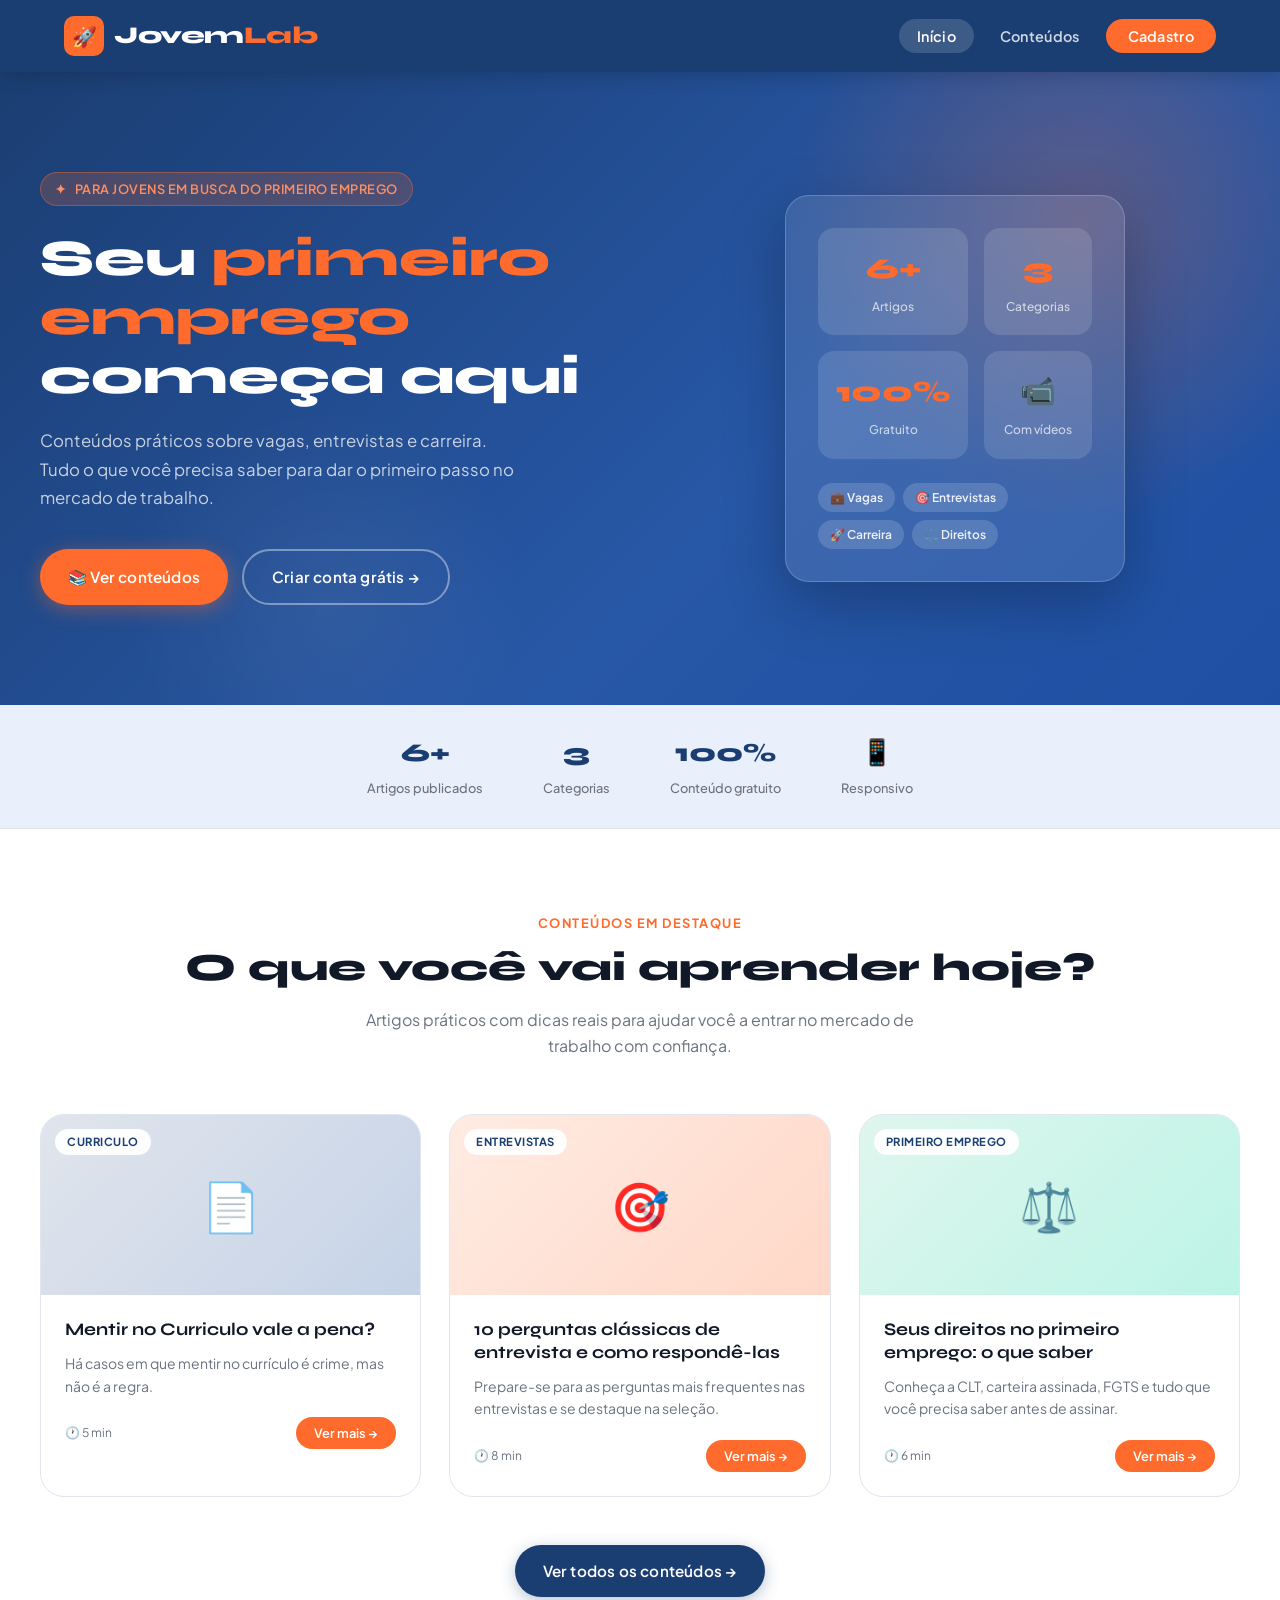
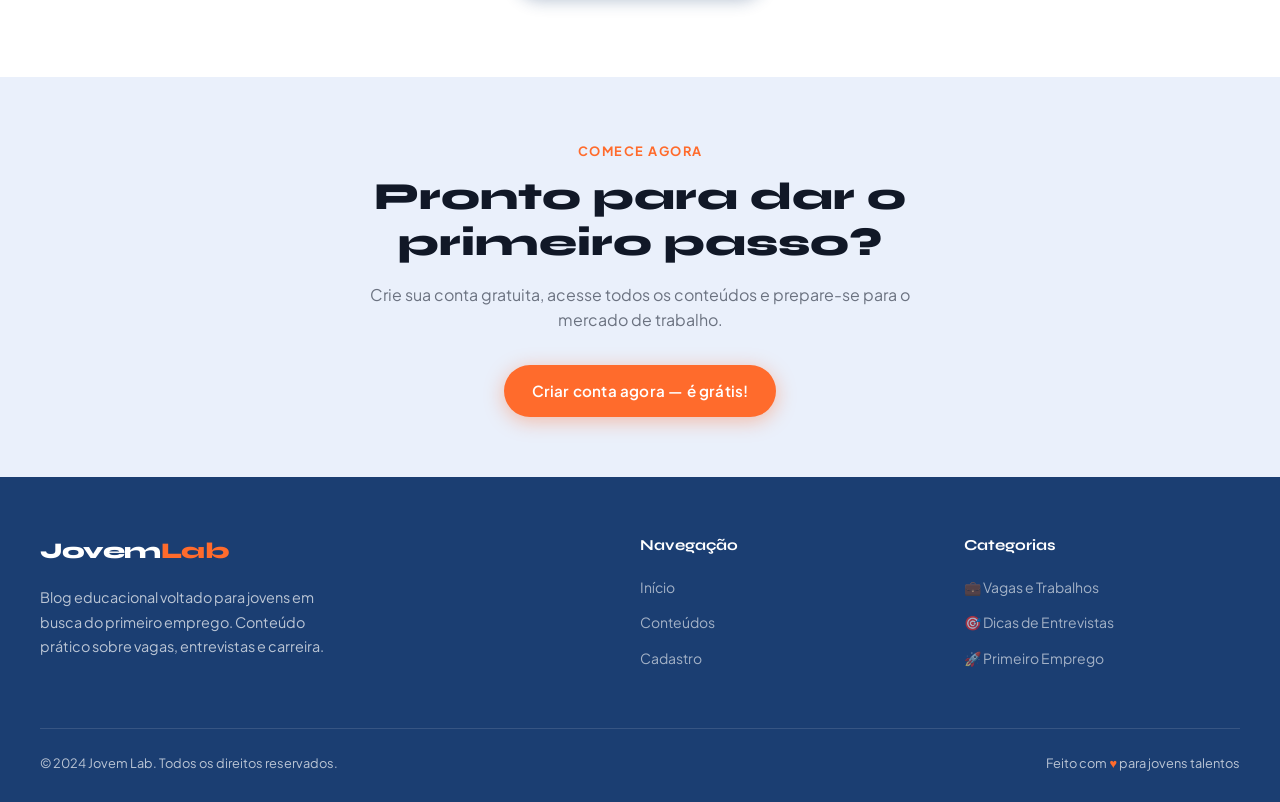
==== jovem-lab/index.html @ 14d43bdd "Primeira Versão" ====
<!DOCTYPE html>
<html lang="pt-BR">
<head>
  <meta charset="UTF-8" />
  <meta name="viewport" content="width=device-width, initial-scale=1.0" />
  <meta name="description" content="Jovem Lab — dicas de emprego, entrevistas e carreira para quem busca o primeiro trabalho." />
  <title>Jovem Lab — Seu Primeiro Emprego Começa Aqui</title>
  <link rel="stylesheet" href="css/style.css" />
</head>
<body>

  <!-- ========== HEADER ========== -->
  <header class="site-header" role="banner">
    <nav class="nav-container" aria-label="Navegação principal">
      <!-- Logo -->
      <a href="index.html" class="nav-logo" aria-label="Jovem Lab - página inicial">
        <div class="logo-icon" aria-hidden="true">🚀</div>
        <span class="logo-text">Jovem<span>Lab</span></span>
      </a>

      <!-- Links -->
      <ul class="nav-links" id="nav-links" role="list">
        <li><a href="index.html"     class="nav-link">Início</a></li>
        <li><a href="conteudos.html" class="nav-link">Conteúdos</a></li>
        <li><a href="cadastro.html"  class="nav-link nav-cta">Cadastro</a></li>
      </ul>

      <!-- Botão mobile -->
      <button class="nav-toggle" id="nav-toggle" aria-label="Abrir menu" aria-expanded="false">
        <span></span><span></span><span></span>
      </button>
    </nav>
  </header>

  <!-- ========== HERO ========== -->
  <section class="hero" aria-labelledby="hero-titulo">
    <div class="hero-inner">
      <div class="hero-texto">
        <div class="hero-badge animate-up delay-1">Para jovens em busca do primeiro emprego</div>
        <h1 class="hero-title animate-up delay-2" id="hero-titulo">
          Seu <span class="destaque">primeiro emprego</span><br>
          começa aqui
        </h1>
        <p class="hero-desc animate-up delay-3">
          Conteúdos práticos sobre vagas, entrevistas e carreira.
          Tudo o que você precisa saber para dar o primeiro passo no mercado de trabalho.
        </p>
        <div class="hero-actions animate-up delay-4">
          <a href="conteudos.html" class="btn btn-laranja">
            📚 Ver conteúdos
          </a>
          <a href="cadastro.html" class="btn btn-outline">
            Criar conta grátis →
          </a>
        </div>
      </div>

      <!-- Card visual decorativo -->
      <div class="hero-visual animate-up delay-5" aria-hidden="true">
        <div class="hero-card-preview">
          <div class="preview-stats">
            <div class="stat-box">
              <span class="stat-num">6+</span>
              <span class="stat-label">Artigos</span>
            </div>
            <div class="stat-box">
              <span class="stat-num">3</span>
              <span class="stat-label">Categorias</span>
            </div>
            <div class="stat-box">
              <span class="stat-num">100%</span>
              <span class="stat-label">Gratuito</span>
            </div>
            <div class="stat-box">
              <span class="stat-num">📹</span>
              <span class="stat-label">Com vídeos</span>
            </div>
          </div>
          <div class="preview-tags">
            <span class="tag">💼 Vagas</span>
            <span class="tag">🎯 Entrevistas</span>
            <span class="tag">🚀 Carreira</span>
            <span class="tag">⚖️ Direitos</span>
          </div>
        </div>
      </div>
    </div>
  </section>

  <!-- ========== BARRA DE STATS ========== -->
  <div class="stats-bar" aria-label="Números do Jovem Lab">
    <div class="stats-bar-inner">
      <div class="stat-item">
        <span class="num">6+</span>
        <span class="lbl">Artigos publicados</span>
      </div>
      <div class="stat-item">
        <span class="num">3</span>
        <span class="lbl">Categorias</span>
      </div>
      <div class="stat-item">
        <span class="num">100%</span>
        <span class="lbl">Conteúdo gratuito</span>
      </div>
      <div class="stat-item">
        <span class="num">📱</span>
        <span class="lbl">Responsivo</span>
      </div>
    </div>
  </div>

  <!-- ========== SEÇÃO DE CARDS ========== -->
  <main>
    <section class="section" aria-labelledby="titulo-conteudos">
      <div class="section-inner">
        <header class="section-header">
          <span class="section-eyebrow">Conteúdos em destaque</span>
          <h2 class="section-title" id="titulo-conteudos">
            O que você vai aprender hoje?
          </h2>
          <p class="section-sub">
            Artigos práticos com dicas reais para ajudar você a entrar no mercado de trabalho com confiança.
          </p>
        </header>

        <!-- Cards gerados dinamicamente pelo cards.js -->
        <div class="cards-grid" id="cards-home" role="list" aria-label="Artigos em destaque">
          <!-- Skeleton loading enquanto JS carrega -->
          <div class="card" aria-hidden="true">
            <div class="card-thumb skeleton"></div>
            <div class="card-body">
              <div class="skeleton" style="height:20px;margin-bottom:10px;border-radius:4px;"></div>
              <div class="skeleton" style="height:14px;margin-bottom:6px;border-radius:4px;"></div>
              <div class="skeleton" style="height:14px;width:70%;border-radius:4px;"></div>
            </div>
          </div>
        </div>

        <div style="text-align:center; margin-top:48px;">
          <a href="conteudos.html" class="btn btn-azul">Ver todos os conteúdos →</a>
        </div>
      </div>
    </section>

    <!-- ========== SEÇÃO CTA ========== -->
    <section class="section" style="background:var(--azul-light); padding:60px 24px;" aria-labelledby="cta-titulo">
      <div class="section-inner" style="text-align:center; max-width:640px;">
        <span class="section-eyebrow">Comece agora</span>
        <h2 class="section-title" id="cta-titulo">
          Pronto para dar o<br>primeiro passo?
        </h2>
        <p class="section-sub" style="margin-bottom:32px;">
          Crie sua conta gratuita, acesse todos os conteúdos e prepare-se para o mercado de trabalho.
        </p>
        <a href="cadastro.html" class="btn btn-laranja">Criar conta agora — é grátis!</a>
      </div>
    </section>
  </main>

  <!-- ========== FOOTER ========== -->
  <footer class="site-footer" role="contentinfo">
    <div class="footer-inner">
      <div class="footer-top">
        <div class="footer-brand">
          <span class="logo-text">Jovem<span>Lab</span></span>
          <p>Blog educacional voltado para jovens em busca do primeiro emprego. Conteúdo prático sobre vagas, entrevistas e carreira.</p>
        </div>
        <div class="footer-col">
          <h4>Navegação</h4>
          <ul>
            <li><a href="index.html">Início</a></li>
            <li><a href="conteudos.html">Conteúdos</a></li>
            <li><a href="cadastro.html">Cadastro</a></li>
          </ul>
        </div>
        <div class="footer-col">
          <h4>Categorias</h4>
          <ul>
            <li><a href="conteudos.html">💼 Vagas e Trabalhos</a></li>
            <li><a href="conteudos.html">🎯 Dicas de Entrevistas</a></li>
            <li><a href="conteudos.html">🚀 Primeiro Emprego</a></li>
          </ul>
        </div>
      </div>
      <div class="footer-bottom">
        <span>© 2024 Jovem Lab. Todos os direitos reservados.</span>
        <span>Feito com <span class="heart">♥</span> para jovens talentos</span>
      </div>
    </div>
  </footer>

  <!-- Botão rolar ao topo -->
  <button class="scroll-top" id="scroll-top" aria-label="Rolar ao topo">↑</button>

  <!-- Scripts — ordem importa: DB → Cards → Main -->
  <script src="js/storage.js"></script>
  <script src="js/cards.js"></script>
  <script src="js/main.js"></script>
</body>
</html>
---- jovem-lab/css/style.css ----
/* ============================================
   JOVEM LAB - Folha de Estilos Principal
   Paleta: Laranja, Azul, Branco
   ============================================ */

/* --- Importação de Fontes --- */
@import url('https://fonts.googleapis.com/css2?family=Syne:wght@400;600;700;800&family=Plus+Jakarta+Sans:wght@300;400;500;600&display=swap');

/* --- Variáveis de Design --- */
:root {
  --laranja:        #FF6B2C;
  --laranja-light:  #FF8F5E;
  --laranja-dark:   #E05520;
  --azul:           #1B3E72;
  --azul-mid:       #2757A6;
  --azul-light:     #EAF0FB;
  --branco:         #FFFFFF;
  --cinza-bg:       #F5F7FA;
  --cinza-text:     #6B7280;
  --cinza-border:   #E0E5EE;
  --preto:          #111827;

  --fonte-titulo:   'Syne', sans-serif;
  --fonte-corpo:    'Plus Jakarta Sans', sans-serif;

  --radius-sm:  8px;
  --radius-md:  16px;
  --radius-lg:  24px;
  --radius-xl:  40px;

  --shadow-sm:  0 2px 8px rgba(27,62,114,.08);
  --shadow-md:  0 8px 32px rgba(27,62,114,.12);
  --shadow-lg:  0 20px 60px rgba(27,62,114,.18);

  --transition: all .3s cubic-bezier(.4,0,.2,1);
}

/* --- Reset & Base --- */
*, *::before, *::after { box-sizing: border-box; margin: 0; padding: 0; }

html { scroll-behavior: smooth; font-size: 16px; }

body {
  font-family: var(--fonte-corpo);
  background: var(--branco);
  color: var(--preto);
  line-height: 1.6;
  min-height: 100vh;
  display: flex;
  flex-direction: column;
}

a { text-decoration: none; color: inherit; }
ul { list-style: none; }
img { max-width: 100%; display: block; }
button { cursor: pointer; border: none; background: none; font-family: inherit; }

/* ============================================
   HEADER / NAVEGAÇÃO
   ============================================ */
.site-header {
  background: var(--azul);
  position: sticky;
  top: 0;
  z-index: 100;
  box-shadow: 0 2px 20px rgba(0,0,0,.2);
}

.nav-container {
  max-width: 1200px;
  margin: 0 auto;
  padding: 0 24px;
  display: flex;
  align-items: center;
  justify-content: space-between;
  height: 72px;
}

/* Logo */
.nav-logo {
  display: flex;
  align-items: center;
  gap: 10px;
}

.logo-icon {
  width: 40px; height: 40px;
  background: var(--laranja);
  border-radius: 10px;
  display: flex; align-items: center; justify-content: center;
  font-size: 20px;
}

.logo-text {
  font-family: var(--fonte-titulo);
  font-size: 1.5rem;
  font-weight: 800;
  color: var(--branco);
  letter-spacing: -0.5px;
}

.logo-text span { color: var(--laranja); }

/* Links de Navegação */
.nav-links {
  display: flex;
  align-items: center;
  gap: 8px;
}

.nav-link {
  font-family: var(--fonte-corpo);
  font-weight: 600;
  font-size: .9rem;
  color: rgba(255,255,255,.8);
  padding: 8px 18px;
  border-radius: 50px;
  transition: var(--transition);
  letter-spacing: .3px;
}

.nav-link:hover,
.nav-link.ativo {
  color: var(--branco);
  background: rgba(255,255,255,.15);
}

.nav-link.nav-cta {
  background: var(--laranja);
  color: var(--branco);
  padding: 8px 22px;
}

.nav-link.nav-cta:hover { background: var(--laranja-dark); }

/* Hamburguer Mobile */
.nav-toggle {
  display: none;
  flex-direction: column;
  gap: 5px;
  padding: 8px;
}

.nav-toggle span {
  display: block;
  width: 24px; height: 2px;
  background: var(--branco);
  border-radius: 2px;
  transition: var(--transition);
}

/* ============================================
   HERO / BANNER
   ============================================ */
.hero {
  background: linear-gradient(135deg, var(--azul) 0%, var(--azul-mid) 60%, #1e4fa3 100%);
  padding: 100px 24px;
  position: relative;
  overflow: hidden;
}

.hero::before {
  content: '';
  position: absolute;
  width: 600px; height: 600px;
  background: radial-gradient(circle, rgba(255,107,44,.25) 0%, transparent 70%);
  top: -150px; right: -100px;
  pointer-events: none;
}

.hero::after {
  content: '';
  position: absolute;
  width: 400px; height: 400px;
  background: radial-gradient(circle, rgba(255,255,255,.06) 0%, transparent 70%);
  bottom: -100px; left: 10%;
  pointer-events: none;
}

.hero-inner {
  max-width: 1200px;
  margin: 0 auto;
  display: grid;
  grid-template-columns: 1fr 1fr;
  gap: 60px;
  align-items: center;
  position: relative;
  z-index: 1;
}

.hero-badge {
  display: inline-flex;
  align-items: center;
  gap: 8px;
  background: rgba(255,107,44,.2);
  border: 1px solid rgba(255,107,44,.4);
  color: var(--laranja-light);
  font-size: .8rem;
  font-weight: 600;
  padding: 6px 14px;
  border-radius: 50px;
  margin-bottom: 24px;
  letter-spacing: .5px;
  text-transform: uppercase;
}

.hero-badge::before { content: '✦'; }

.hero-title {
  font-family: var(--fonte-titulo);
  font-size: clamp(2rem, 4vw, 3.2rem);
  font-weight: 800;
  color: var(--branco);
  line-height: 1.15;
  margin-bottom: 20px;
}

.hero-title .destaque {
  color: var(--laranja);
  position: relative;
}

.hero-desc {
  font-size: 1.05rem;
  color: rgba(255,255,255,.75);
  line-height: 1.7;
  margin-bottom: 36px;
  max-width: 480px;
}

.hero-actions {
  display: flex;
  gap: 14px;
  flex-wrap: wrap;
}

/* Botões */
.btn {
  display: inline-flex;
  align-items: center;
  gap: 8px;
  padding: 14px 28px;
  border-radius: 50px;
  font-weight: 600;
  font-size: .95rem;
  transition: var(--transition);
  letter-spacing: .2px;
}

.btn-laranja {
  background: var(--laranja);
  color: var(--branco);
  box-shadow: 0 4px 20px rgba(255,107,44,.4);
}

.btn-laranja:hover {
  background: var(--laranja-dark);
  transform: translateY(-2px);
  box-shadow: 0 8px 28px rgba(255,107,44,.5);
}

.btn-outline {
  background: transparent;
  color: var(--branco);
  border: 2px solid rgba(255,255,255,.4);
}

.btn-outline:hover {
  border-color: var(--branco);
  background: rgba(255,255,255,.1);
  transform: translateY(-2px);
}

.btn-azul {
  background: var(--azul);
  color: var(--branco);
  box-shadow: 0 4px 16px rgba(27,62,114,.3);
}

.btn-azul:hover {
  background: var(--azul-mid);
  transform: translateY(-2px);
}

/* Ilustração Hero */
.hero-visual {
  display: flex;
  justify-content: center;
  align-items: center;
}

.hero-card-preview {
  background: rgba(255,255,255,.1);
  backdrop-filter: blur(20px);
  border: 1px solid rgba(255,255,255,.2);
  border-radius: var(--radius-lg);
  padding: 32px;
  width: 340px;
  box-shadow: 0 20px 60px rgba(0,0,0,.25);
}

.preview-stats {
  display: grid;
  grid-template-columns: 1fr 1fr;
  gap: 16px;
  margin-bottom: 24px;
}

.stat-box {
  background: rgba(255,255,255,.12);
  border-radius: var(--radius-md);
  padding: 18px;
  text-align: center;
}

.stat-num {
  font-family: var(--fonte-titulo);
  font-size: 1.8rem;
  font-weight: 800;
  color: var(--laranja);
  display: block;
}

.stat-label {
  font-size: .75rem;
  color: rgba(255,255,255,.7);
  font-weight: 500;
}

.preview-tags {
  display: flex;
  flex-wrap: wrap;
  gap: 8px;
}

.tag {
  background: rgba(255,255,255,.15);
  color: rgba(255,255,255,.9);
  font-size: .75rem;
  font-weight: 600;
  padding: 5px 12px;
  border-radius: 50px;
}

/* Stats Bar */
.stats-bar {
  background: var(--azul-light);
  padding: 28px 24px;
  border-bottom: 1px solid var(--cinza-border);
}

.stats-bar-inner {
  max-width: 1200px;
  margin: 0 auto;
  display: flex;
  justify-content: center;
  gap: 60px;
}

.stat-item {
  text-align: center;
}

.stat-item .num {
  font-family: var(--fonte-titulo);
  font-size: 1.6rem;
  font-weight: 800;
  color: var(--azul);
  display: block;
}

.stat-item .lbl {
  font-size: .8rem;
  color: var(--cinza-text);
  font-weight: 500;
}

/* ============================================
   SEÇÕES GERAIS
   ============================================ */
.section {
  padding: 80px 24px;
}

.section-inner {
  max-width: 1200px;
  margin: 0 auto;
}

.section-header {
  text-align: center;
  margin-bottom: 56px;
}

.section-eyebrow {
  display: inline-block;
  font-size: .8rem;
  font-weight: 700;
  color: var(--laranja);
  text-transform: uppercase;
  letter-spacing: 1.5px;
  margin-bottom: 12px;
}

.section-title {
  font-family: var(--fonte-titulo);
  font-size: clamp(1.6rem, 3vw, 2.4rem);
  font-weight: 800;
  color: var(--preto);
  line-height: 1.2;
  margin-bottom: 16px;
}

.section-sub {
  font-size: 1rem;
  color: var(--cinza-text);
  max-width: 560px;
  margin: 0 auto;
}

/* ============================================
   CARDS DE CONTEÚDO
   ============================================ */
.cards-grid {
  display: grid;
  grid-template-columns: repeat(auto-fill, minmax(320px, 1fr));
  gap: 28px;
}

.card {
  background: var(--branco);
  border: 1px solid var(--cinza-border);
  border-radius: var(--radius-lg);
  overflow: hidden;
  transition: var(--transition);
  cursor: pointer;
  position: relative;
}

.card:hover {
  transform: translateY(-6px);
  box-shadow: var(--shadow-lg);
  border-color: transparent;
}

.card-thumb {
  height: 180px;
  overflow: hidden;
  position: relative;
}

.card-thumb img {
  width: 100%; height: 100%;
  object-fit: cover;
  transition: transform .5s ease;
}

.card:hover .card-thumb img { transform: scale(1.06); }

.card-thumb-placeholder {
  width: 100%; height: 100%;
  display: flex; align-items: center; justify-content: center;
  font-size: 3rem;
}

.card-category-badge {
  position: absolute;
  top: 14px; left: 14px;
  background: rgba(255,255,255,.95);
  color: var(--azul);
  font-size: .7rem;
  font-weight: 700;
  padding: 4px 12px;
  border-radius: 50px;
  letter-spacing: .5px;
  text-transform: uppercase;
}

.card-body {
  padding: 24px;
}

.card-title {
  font-family: var(--fonte-titulo);
  font-size: 1.1rem;
  font-weight: 700;
  color: var(--preto);
  margin-bottom: 10px;
  line-height: 1.3;
}

.card-desc {
  font-size: .875rem;
  color: var(--cinza-text);
  line-height: 1.6;
  margin-bottom: 20px;
}

.card-footer {
  display: flex;
  align-items: center;
  justify-content: space-between;
}

.card-meta {
  font-size: .75rem;
  color: var(--cinza-text);
  display: flex;
  align-items: center;
  gap: 6px;
}

.card-btn {
  display: inline-flex;
  align-items: center;
  gap: 6px;
  background: var(--laranja);
  color: var(--branco);
  font-size: .8rem;
  font-weight: 600;
  padding: 8px 18px;
  border-radius: 50px;
  transition: var(--transition);
}

.card-btn:hover { background: var(--laranja-dark); }

/* Categorias destacadas */
.cat-laranja .card-thumb-placeholder { background: linear-gradient(135deg, #FF6B2C22, #FF6B2C44); }
.cat-azul    .card-thumb-placeholder { background: linear-gradient(135deg, #1B3E7222, #2757A644); }
.cat-verde   .card-thumb-placeholder { background: linear-gradient(135deg, #10B98122, #06D6A044); }

/* ============================================
   FILTROS DE CATEGORIA
   ============================================ */
.filtros {
  display: flex;
  flex-wrap: wrap;
  gap: 10px;
  margin-bottom: 40px;
}

.filtro-btn {
  padding: 8px 20px;
  border-radius: 50px;
  border: 2px solid var(--cinza-border);
  background: var(--branco);
  color: var(--cinza-text);
  font-size: .85rem;
  font-weight: 600;
  transition: var(--transition);
}

.filtro-btn:hover,
.filtro-btn.ativo {
  border-color: var(--laranja);
  background: var(--laranja);
  color: var(--branco);
}

/* ============================================
   PÁGINA DE DETALHES DO CONTEÚDO
   ============================================ */
.detalhe-hero {
  background: linear-gradient(135deg, var(--azul) 0%, var(--azul-mid) 100%);
  padding: 60px 24px;
}

.detalhe-inner {
  max-width: 860px;
  margin: 0 auto;
}

.detalhe-breadcrumb {
  display: flex;
  align-items: center;
  gap: 8px;
  font-size: .8rem;
  color: rgba(255,255,255,.6);
  margin-bottom: 20px;
}

.detalhe-breadcrumb a { color: rgba(255,255,255,.8); }
.detalhe-breadcrumb a:hover { color: var(--branco); }

.detalhe-categoria {
  display: inline-block;
  background: rgba(255,107,44,.25);
  color: var(--laranja-light);
  font-size: .75rem;
  font-weight: 700;
  padding: 4px 14px;
  border-radius: 50px;
  text-transform: uppercase;
  letter-spacing: .8px;
  margin-bottom: 16px;
}

.detalhe-titulo {
  font-family: var(--fonte-titulo);
  font-size: clamp(1.6rem, 3.5vw, 2.6rem);
  font-weight: 800;
  color: var(--branco);
  line-height: 1.2;
  margin-bottom: 16px;
}

.detalhe-meta {
  display: flex;
  gap: 20px;
  flex-wrap: wrap;
  font-size: .85rem;
  color: rgba(255,255,255,.65);
}

/* Conteúdo do artigo */
.detalhe-content {
  padding: 60px 24px;
  background: var(--branco);
}

.detalhe-article {
  max-width: 860px;
  margin: 0 auto;
}

.detalhe-article p {
  font-size: 1.05rem;
  color: #374151;
  line-height: 1.8;
  margin-bottom: 24px;
}

.detalhe-article h2 {
  font-family: var(--fonte-titulo);
  font-size: 1.5rem;
  font-weight: 700;
  color: var(--azul);
  margin: 40px 0 16px;
}

.detalhe-article h3 {
  font-family: var(--fonte-titulo);
  font-size: 1.2rem;
  font-weight: 700;
  color: var(--preto);
  margin: 28px 0 12px;
}

.detalhe-article ul {
  list-style: disc;
  padding-left: 24px;
  margin-bottom: 24px;
}

.detalhe-article ul li {
  font-size: 1rem;
  color: #374151;
  line-height: 1.7;
  margin-bottom: 8px;
}

.detalhe-article .destaque-box {
  background: var(--azul-light);
  border-left: 4px solid var(--laranja);
  border-radius: 0 var(--radius-md) var(--radius-md) 0;
  padding: 20px 24px;
  margin: 28px 0;
}

.detalhe-article .destaque-box p { margin: 0; color: var(--azul); font-weight: 500; }

/* Vídeo Embed */
.video-wrapper {
  position: relative;
  padding-bottom: 56.25%;
  height: 0;
  overflow: hidden;
  border-radius: var(--radius-md);
  margin: 32px 0;
  box-shadow: var(--shadow-md);
}

.video-wrapper iframe {
  position: absolute;
  top: 0; left: 0;
  width: 100%; height: 100%;
  border: none;
  border-radius: var(--radius-md);
}

/* Imagem do artigo */
.artigo-imagem {
  width: 100%;
  border-radius: var(--radius-md);
  margin: 28px 0;
  box-shadow: var(--shadow-sm);
}

/* ============================================
   FORMULÁRIO DE CADASTRO
   ============================================ */
.cadastro-section {
  background: var(--cinza-bg);
  padding: 80px 24px;
  flex: 1;
}

.cadastro-box {
  max-width: 480px;
  margin: 0 auto;
  background: var(--branco);
  border-radius: var(--radius-xl);
  padding: 48px 40px;
  box-shadow: var(--shadow-lg);
  border: 1px solid var(--cinza-border);
}

.cadastro-icon {
  width: 64px; height: 64px;
  background: var(--azul-light);
  border-radius: var(--radius-md);
  display: flex; align-items: center; justify-content: center;
  font-size: 28px;
  margin: 0 auto 24px;
}

.cadastro-box h1 {
  font-family: var(--fonte-titulo);
  font-size: 1.8rem;
  font-weight: 800;
  color: var(--preto);
  text-align: center;
  margin-bottom: 8px;
}

.cadastro-box .sub {
  text-align: center;
  color: var(--cinza-text);
  font-size: .9rem;
  margin-bottom: 36px;
}

.form-group {
  margin-bottom: 20px;
}

.form-label {
  display: block;
  font-size: .85rem;
  font-weight: 600;
  color: var(--preto);
  margin-bottom: 8px;
}

.form-input {
  width: 100%;
  padding: 13px 16px;
  border: 2px solid var(--cinza-border);
  border-radius: var(--radius-md);
  font-family: var(--fonte-corpo);
  font-size: .95rem;
  color: var(--preto);
  background: var(--branco);
  transition: var(--transition);
  outline: none;
}

.form-input:focus {
  border-color: var(--azul-mid);
  box-shadow: 0 0 0 4px rgba(39,87,166,.1);
}

.form-input.error { border-color: #EF4444; }

.form-error {
  font-size: .78rem;
  color: #EF4444;
  margin-top: 6px;
  display: none;
}

.form-error.visible { display: block; }

.btn-form {
  width: 100%;
  padding: 15px;
  background: var(--laranja);
  color: var(--branco);
  border-radius: var(--radius-md);
  font-size: 1rem;
  font-weight: 700;
  font-family: var(--fonte-corpo);
  transition: var(--transition);
  margin-top: 8px;
}

.btn-form:hover {
  background: var(--laranja-dark);
  transform: translateY(-2px);
  box-shadow: 0 6px 20px rgba(255,107,44,.4);
}

.form-footer {
  text-align: center;
  margin-top: 24px;
  font-size: .85rem;
  color: var(--cinza-text);
}

.form-footer a { color: var(--azul-mid); font-weight: 600; }

/* Alerta de sucesso/erro */
.alert {
  display: none;
  padding: 14px 18px;
  border-radius: var(--radius-md);
  font-size: .9rem;
  font-weight: 500;
  margin-bottom: 20px;
}

.alert.sucesso {
  background: #D1FAE5;
  color: #065F46;
  border: 1px solid #6EE7B7;
  display: flex;
  align-items: center;
  gap: 8px;
}

.alert.erro {
  background: #FEE2E2;
  color: #991B1B;
  border: 1px solid #FCA5A5;
  display: flex;
  align-items: center;
  gap: 8px;
}

/* Lista de usuários cadastrados */
.usuarios-lista {
  margin-top: 40px;
  padding-top: 40px;
  border-top: 1px solid var(--cinza-border);
}

.usuarios-lista h3 {
  font-family: var(--fonte-titulo);
  font-size: 1rem;
  font-weight: 700;
  color: var(--azul);
  margin-bottom: 16px;
}

.usuario-item {
  display: flex;
  align-items: center;
  gap: 12px;
  padding: 10px 0;
  border-bottom: 1px solid var(--cinza-border);
  font-size: .85rem;
  color: var(--cinza-text);
}

.usuario-avatar {
  width: 32px; height: 32px;
  background: var(--azul-light);
  border-radius: 50%;
  display: flex; align-items: center; justify-content: center;
  font-size: .85rem;
  color: var(--azul);
  font-weight: 700;
  flex-shrink: 0;
}

/* ============================================
   FOOTER
   ============================================ */
.site-footer {
  background: var(--azul);
  color: rgba(255,255,255,.7);
  padding: 56px 24px 28px;
  margin-top: auto;
}

.footer-inner {
  max-width: 1200px;
  margin: 0 auto;
}

.footer-top {
  display: grid;
  grid-template-columns: 2fr 1fr 1fr;
  gap: 48px;
  margin-bottom: 48px;
}

.footer-brand .logo-text {
  font-size: 1.4rem;
  margin-bottom: 16px;
  display: block;
}

.footer-brand p {
  font-size: .9rem;
  line-height: 1.7;
  max-width: 300px;
}

.footer-col h4 {
  font-family: var(--fonte-titulo);
  font-weight: 700;
  color: var(--branco);
  font-size: .95rem;
  margin-bottom: 16px;
}

.footer-col ul li { margin-bottom: 10px; }
.footer-col ul li a {
  font-size: .875rem;
  color: rgba(255,255,255,.6);
  transition: var(--transition);
}
.footer-col ul li a:hover { color: var(--laranja); }

.footer-bottom {
  border-top: 1px solid rgba(255,255,255,.12);
  padding-top: 24px;
  display: flex;
  justify-content: space-between;
  align-items: center;
  font-size: .8rem;
}

.footer-bottom .heart { color: var(--laranja); }

/* ============================================
   PÁGINA DE CONTEÚDOS
   ============================================ */
.conteudos-hero {
  background: linear-gradient(135deg, var(--azul) 0%, var(--azul-mid) 100%);
  padding: 60px 24px;
  text-align: center;
}

.conteudos-hero h1 {
  font-family: var(--fonte-titulo);
  font-size: clamp(1.8rem, 3.5vw, 2.8rem);
  font-weight: 800;
  color: var(--branco);
  margin-bottom: 14px;
}

.conteudos-hero p {
  color: rgba(255,255,255,.7);
  font-size: 1.05rem;
  max-width: 520px;
  margin: 0 auto;
}

/* Barra de busca */
.search-bar-wrap {
  max-width: 1200px;
  margin: 0 auto;
  padding: 0 24px;
  position: relative;
  top: -28px;
}

.search-bar {
  background: var(--branco);
  border-radius: var(--radius-xl);
  padding: 6px 6px 6px 24px;
  display: flex;
  align-items: center;
  gap: 12px;
  box-shadow: var(--shadow-lg);
}

.search-bar input {
  flex: 1;
  border: none;
  outline: none;
  font-family: var(--fonte-corpo);
  font-size: .95rem;
  color: var(--preto);
  background: transparent;
}

.search-bar button {
  background: var(--laranja);
  color: var(--branco);
  padding: 12px 24px;
  border-radius: 50px;
  font-weight: 600;
  font-size: .875rem;
  transition: var(--transition);
}

.search-bar button:hover { background: var(--laranja-dark); }

/* Empty state */
.empty-state {
  text-align: center;
  padding: 60px 20px;
  color: var(--cinza-text);
}
.empty-state .emoji { font-size: 3rem; margin-bottom: 16px; }
.empty-state h3 {
  font-family: var(--fonte-titulo);
  font-size: 1.2rem;
  font-weight: 700;
  color: var(--preto);
  margin-bottom: 8px;
}

/* ============================================
   RESPONSIVIDADE
   ============================================ */
@media (max-width: 900px) {
  .hero-inner { grid-template-columns: 1fr; gap: 48px; }
  .hero-visual { order: -1; }
  .hero-card-preview { width: 100%; max-width: 380px; }
  .footer-top { grid-template-columns: 1fr 1fr; }
  .footer-brand { grid-column: 1 / -1; }
  .stats-bar-inner { gap: 32px; flex-wrap: wrap; }
}

@media (max-width: 640px) {
  .nav-links { display: none; }
  .nav-toggle { display: flex; }
  .nav-links.open {
    display: flex;
    flex-direction: column;
    position: fixed;
    top: 72px; left: 0; right: 0;
    background: var(--azul);
    padding: 20px;
    box-shadow: var(--shadow-lg);
    gap: 4px;
  }
  .nav-link { width: 100%; border-radius: var(--radius-md); }
  .hero { padding: 60px 20px; }
  .hero-title { font-size: 1.8rem; }
  .hero-actions { flex-direction: column; }
  .btn { width: 100%; justify-content: center; }
  .cards-grid { grid-template-columns: 1fr; }
  .footer-top { grid-template-columns: 1fr; gap: 32px; }
  .footer-bottom { flex-direction: column; gap: 12px; text-align: center; }
  .cadastro-box { padding: 32px 24px; border-radius: var(--radius-lg); }
  .stats-bar-inner { gap: 20px; }
  .section { padding: 56px 20px; }
}

/* ============================================
   ANIMAÇÕES DE ENTRADA
   ============================================ */
@keyframes fadeUp {
  from { opacity: 0; transform: translateY(24px); }
  to   { opacity: 1; transform: translateY(0); }
}

@keyframes fadeIn {
  from { opacity: 0; }
  to   { opacity: 1; }
}

.animate-up  { animation: fadeUp .6s ease forwards; }
.animate-in  { animation: fadeIn .4s ease forwards; }
.delay-1 { animation-delay: .1s; }
.delay-2 { animation-delay: .2s; }
.delay-3 { animation-delay: .3s; }
.delay-4 { animation-delay: .4s; }
.delay-5 { animation-delay: .5s; }

/* Loading skeleton */
.skeleton {
  background: linear-gradient(90deg, #f0f0f0 25%, #e0e0e0 50%, #f0f0f0 75%);
  background-size: 200% 100%;
  animation: shimmer 1.5s infinite;
  border-radius: var(--radius-sm);
}

@keyframes shimmer {
  0% { background-position: 200% 0; }
  100% { background-position: -200% 0; }
}

/* Scroll para topo */
.scroll-top {
  position: fixed;
  bottom: 28px; right: 28px;
  width: 44px; height: 44px;
  background: var(--laranja);
  color: var(--branco);
  border-radius: 50%;
  display: flex; align-items: center; justify-content: center;
  font-size: 1.1rem;
  box-shadow: 0 4px 16px rgba(255,107,44,.4);
  transition: var(--transition);
  opacity: 0;
  pointer-events: none;
  z-index: 99;
}

.scroll-top.visivel {
  opacity: 1;
  pointer-events: all;
}

.scroll-top:hover { transform: translateY(-3px); background: var(--laranja-dark); }

.detalhe-content img {
  width: 100%;
  max-width: 700px;
  display: block;
  margin: 20px auto;
  border-radius: 10px;
}
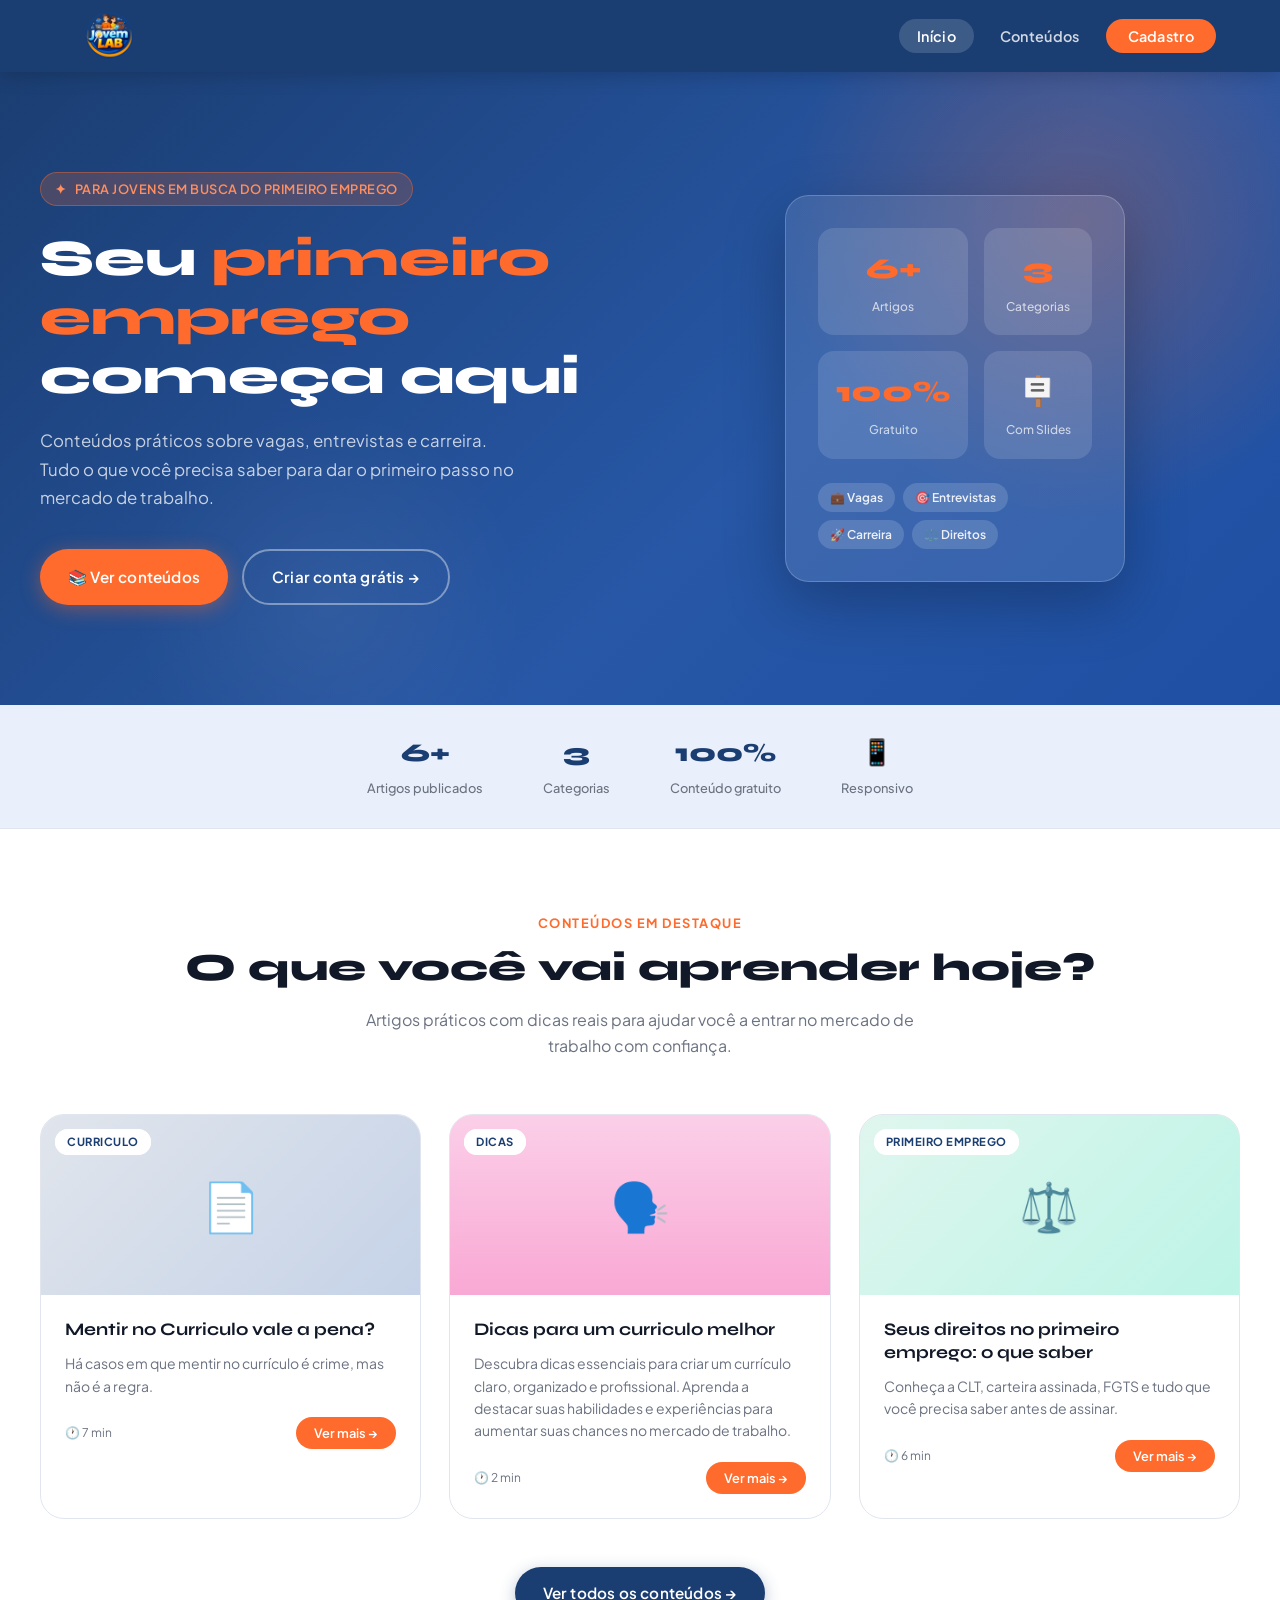
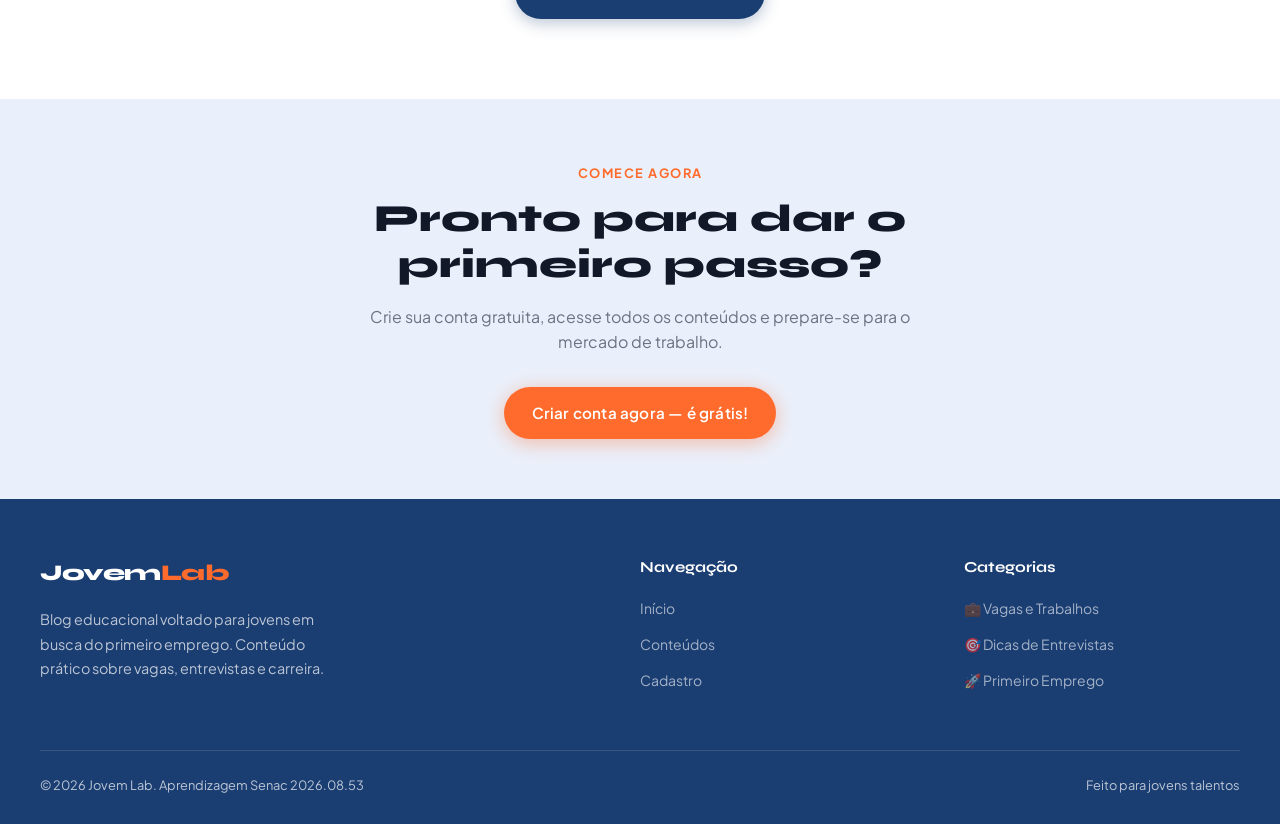
==== commit 922f9ea8: "Versão Atualizada 1.0" ====
--- a/jovem-lab/index.html
+++ b/jovem-lab/index.html
@@ -13,9 +13,8 @@
   <header class="site-header" role="banner">
     <nav class="nav-container" aria-label="Navegação principal">
       <!-- Logo -->
-      <a href="index.html" class="nav-logo" aria-label="Jovem Lab - página inicial">
-        <div class="logo-icon" aria-hidden="true">🚀</div>
-        <span class="logo-text">Jovem<span>Lab</span></span>
+      <a href="index.html" class="nav-logo" aria-label="Jovem Lab – página inicial">
+        <img src="assets/images/LogoSitesf.png" alt="Jovem Lab" class="logo-img">
       </a>
 
       <!-- Links -->
@@ -72,8 +71,8 @@
               <span class="stat-label">Gratuito</span>
             </div>
             <div class="stat-box">
-              <span class="stat-num">📹</span>
-              <span class="stat-label">Com vídeos</span>
+              <span class="stat-num">🪧</span>
+              <span class="stat-label">Com Slides</span>
             </div>
           </div>
           <div class="preview-tags">
@@ -183,8 +182,8 @@
         </div>
       </div>
       <div class="footer-bottom">
-        <span>© 2024 Jovem Lab. Todos os direitos reservados.</span>
-        <span>Feito com <span class="heart">♥</span> para jovens talentos</span>
+        <span>© 2026 Jovem Lab. Aprendizagem Senac 2026.08.53</span>
+        <span>Feito <span class="heart"></span> para jovens talentos</span>
       </div>
     </div>
   </footer>
--- a/jovem-lab/css/style.css
+++ b/jovem-lab/css/style.css
@@ -83,12 +83,10 @@
   gap: 10px;
 }
 
-.logo-icon {
-  width: 40px; height: 40px;
-  background: var(--laranja);
-  border-radius: 10px;
-  display: flex; align-items: center; justify-content: center;
-  font-size: 20px;
+.logo-img {
+  height: 60px;
+  width: auto;
+  display: block;
 }
 
 .logo-text {
@@ -448,7 +446,9 @@
   overflow: hidden;
   position: relative;
 }
-
+.cat-rosa .card-thumb {
+  background: linear-gradient(180deg, #fbcfe8, #f9a8d4);
+}
 .card-thumb img {
   width: 100%; height: 100%;
   object-fit: cover;
@@ -522,6 +522,7 @@
   border-radius: 50px;
   transition: var(--transition);
 }
+
 
 .card-btn:hover { background: var(--laranja-dark); }
 
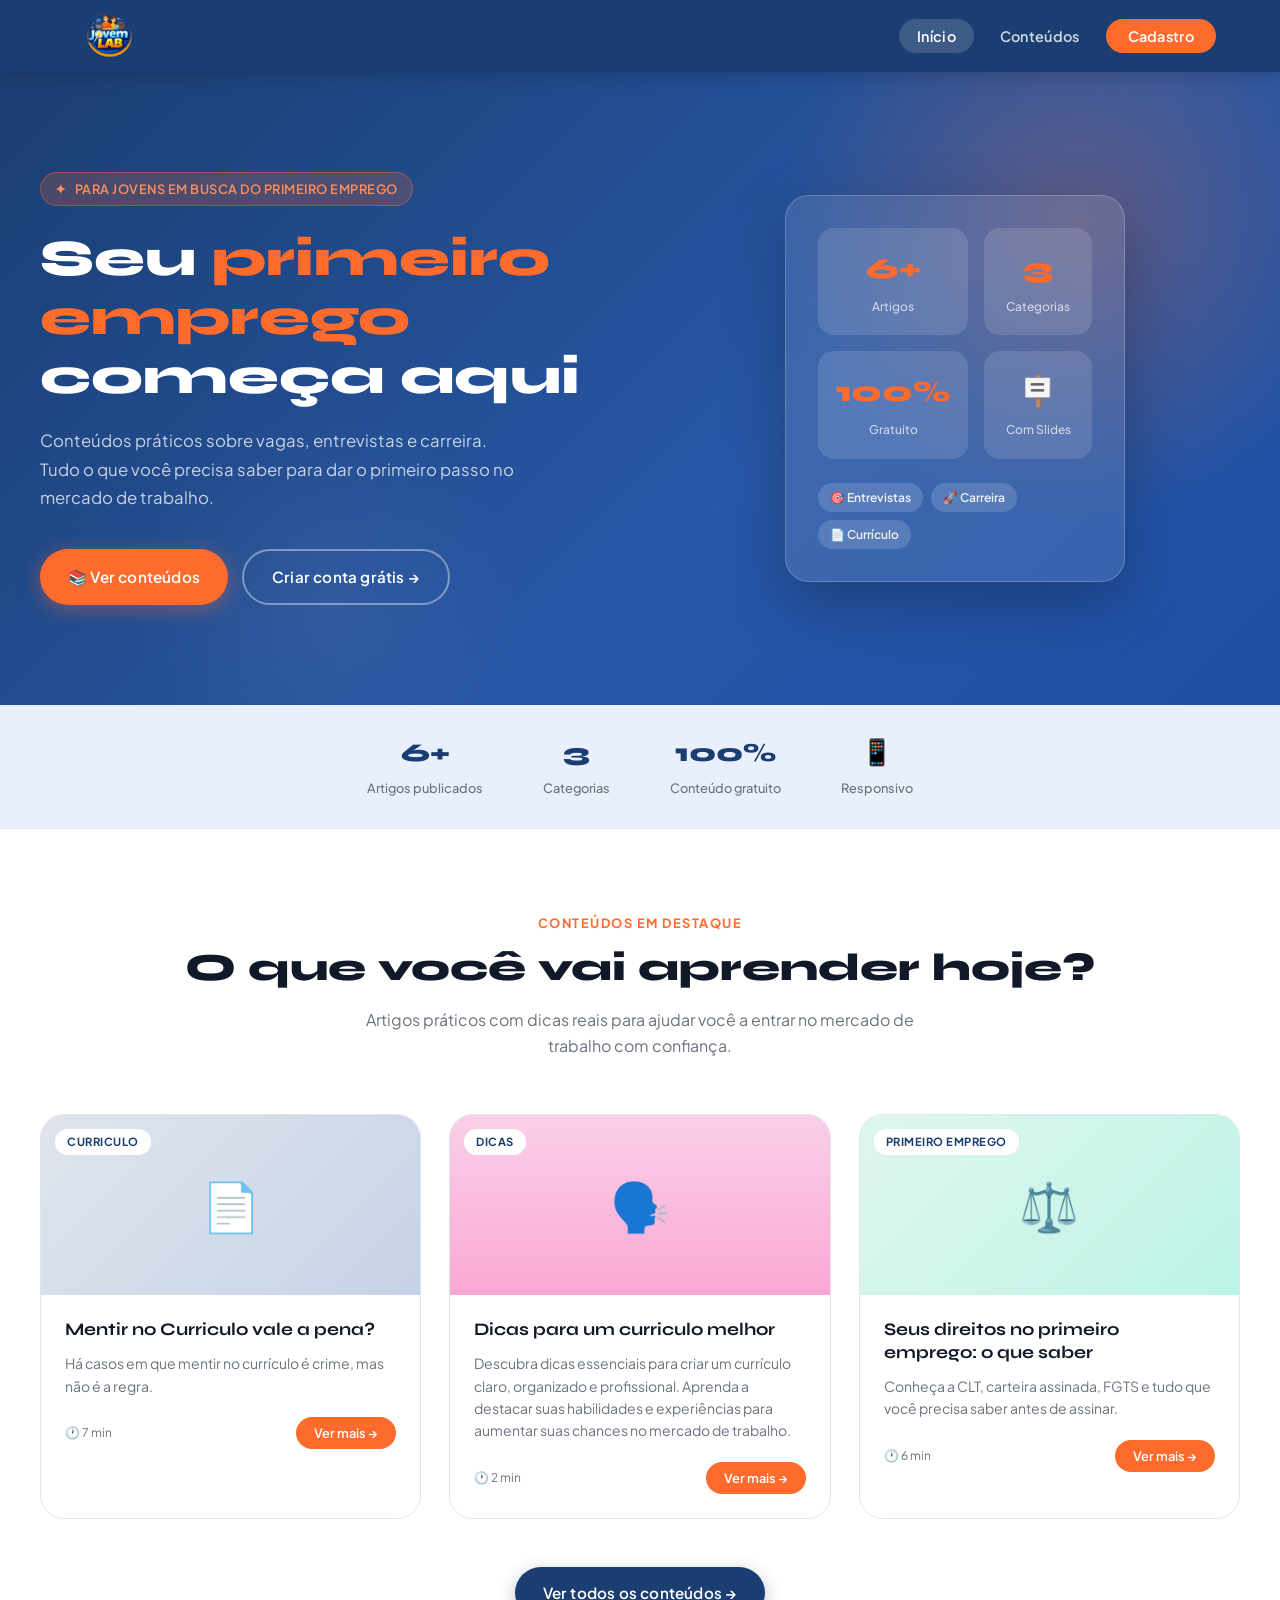
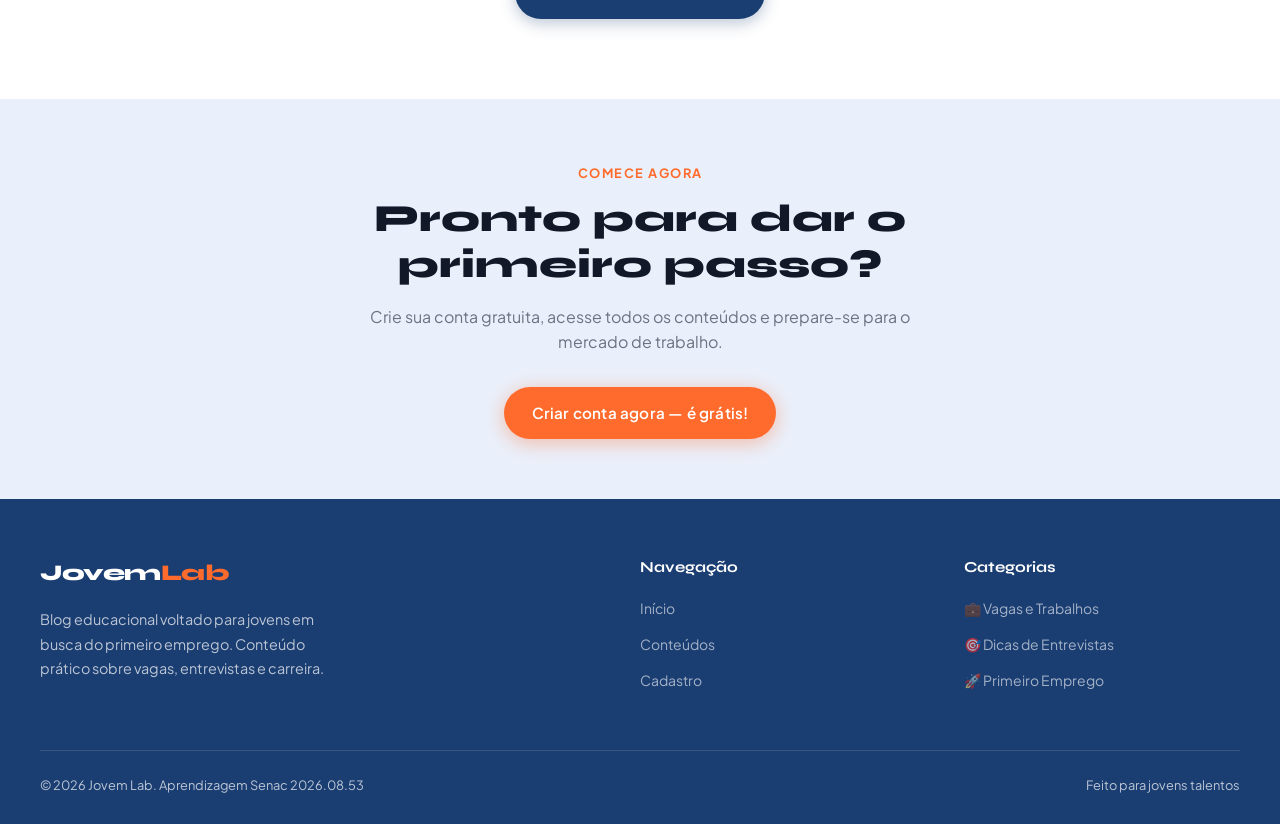
==== commit 4ae90c8a: "Inserção de novos slides e ajustes no main.js, storage.js e index.html." ====
--- a/jovem-lab/index.html
+++ b/jovem-lab/index.html
@@ -76,10 +76,9 @@
             </div>
           </div>
           <div class="preview-tags">
-            <span class="tag">💼 Vagas</span>
             <span class="tag">🎯 Entrevistas</span>
             <span class="tag">🚀 Carreira</span>
-            <span class="tag">⚖️ Direitos</span>
+            <span class="tag">📄 Currículo</span>
           </div>
         </div>
       </div>
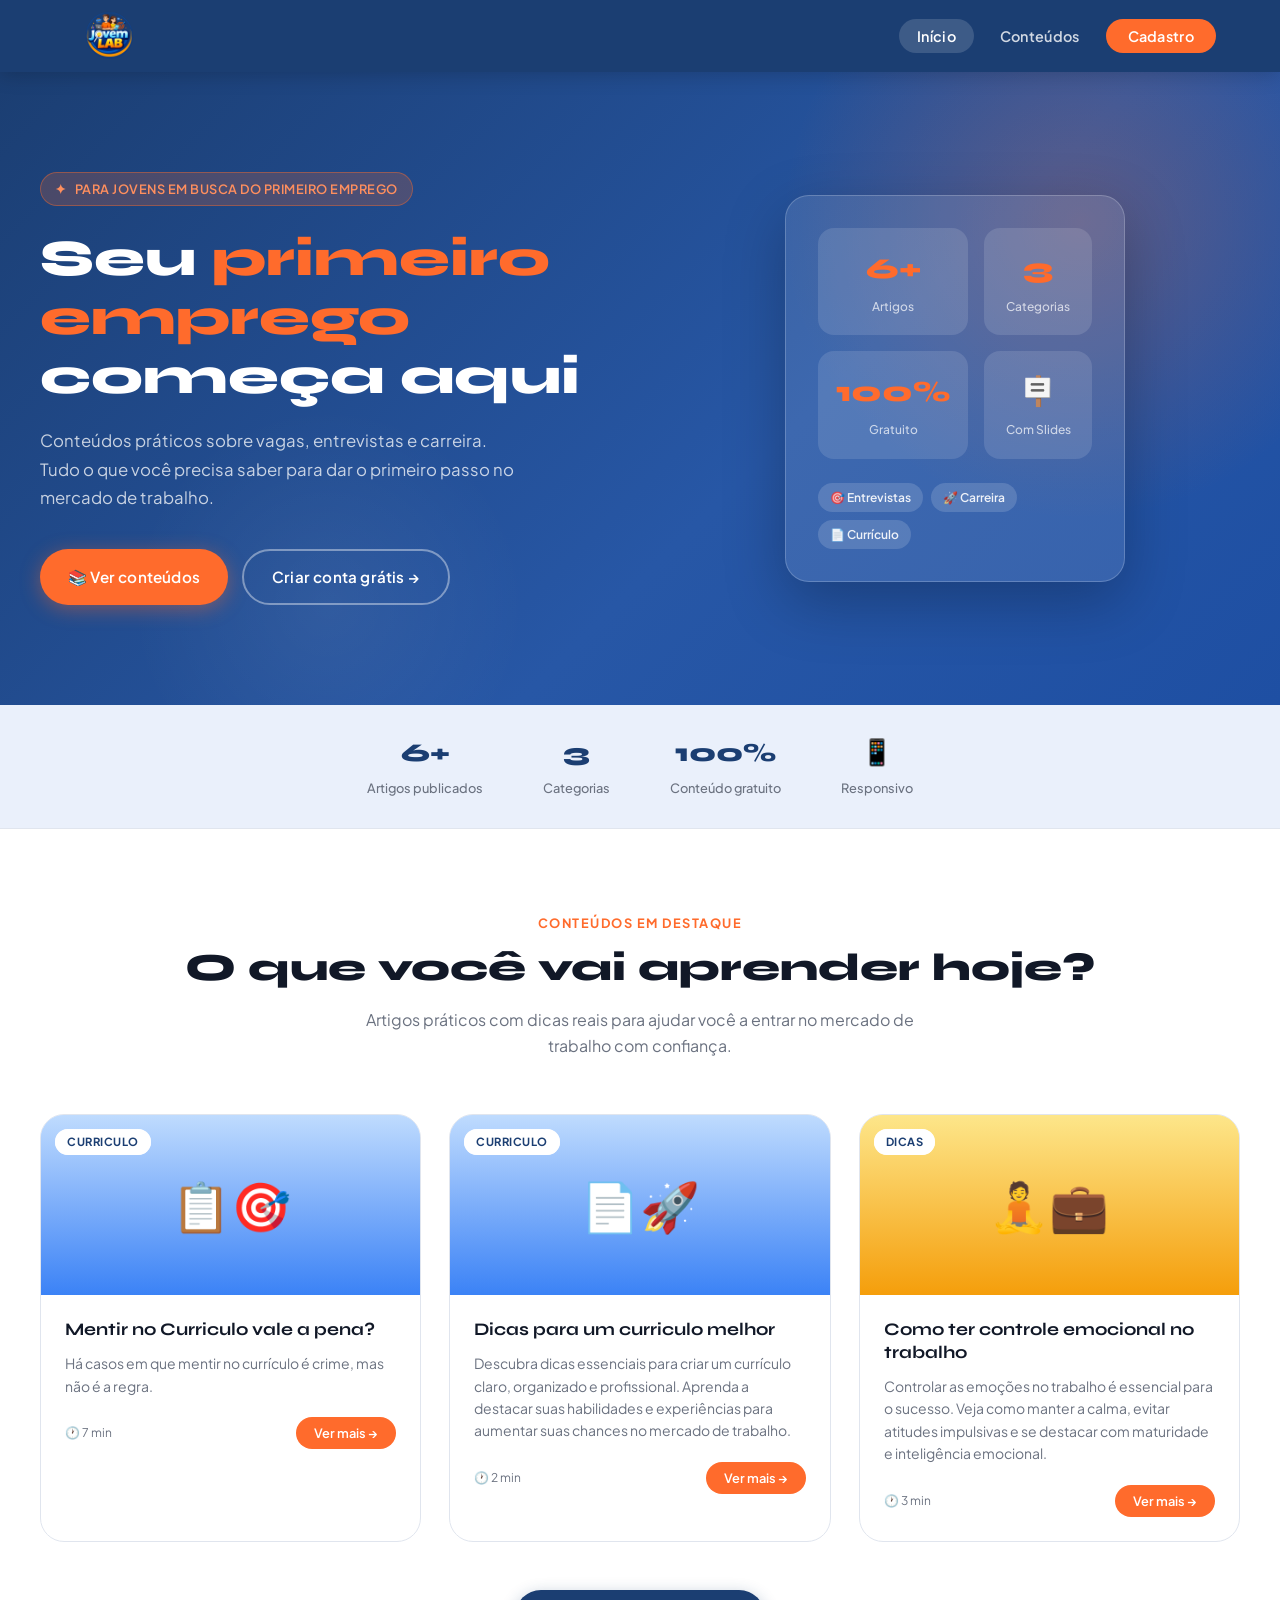
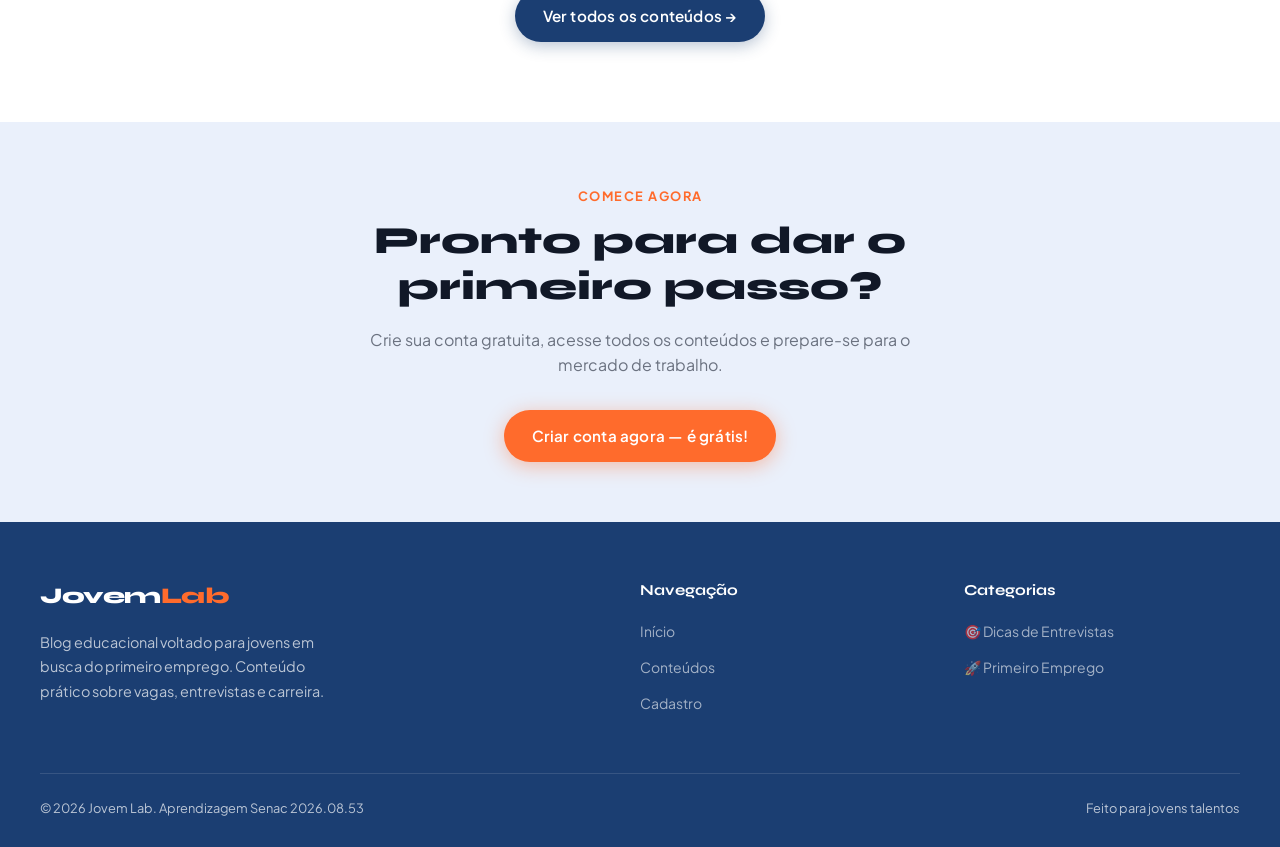
==== commit 2c3d8abe: "Versão Com mais adição de slides" ====
--- a/jovem-lab/index.html
+++ b/jovem-lab/index.html
@@ -174,7 +174,6 @@
         <div class="footer-col">
           <h4>Categorias</h4>
           <ul>
-            <li><a href="conteudos.html">💼 Vagas e Trabalhos</a></li>
             <li><a href="conteudos.html">🎯 Dicas de Entrevistas</a></li>
             <li><a href="conteudos.html">🚀 Primeiro Emprego</a></li>
           </ul>
--- a/jovem-lab/css/style.css
+++ b/jovem-lab/css/style.css
@@ -449,6 +449,20 @@
 .cat-rosa .card-thumb {
   background: linear-gradient(180deg, #fbcfe8, #f9a8d4);
 }
+.cat-dicas .card-thumb {
+  background: linear-gradient(180deg, #fde68a, #f59e0b);
+}
+
+.cat-curriculo .card-thumb {
+  background: linear-gradient(180deg, #bfdbfe, #3b82f6);
+}
+
+.cat-entrevista .card-thumb {
+  background: linear-gradient(180deg, #fbcfe8, #ec4899);
+}
+.cat-primeiro-emprego .card-thumb {
+  background: linear-gradient(135deg, #bbf7d0, #60a5fa);
+}w
 .card-thumb img {
   width: 100%; height: 100%;
   object-fit: cover;
@@ -1118,4 +1132,91 @@
   display: block;
   margin: 20px auto;
   border-radius: 10px;
+}
+.slides-kalebe {
+  max-width: 900px;
+  margin: 30px auto;
+}
+
+.slides-kalebe div {
+  overflow: hidden; /* evita a imagem "vazar" */
+  border-radius: 12px;
+}
+
+.slides-kalebe img {
+  width: 100%;
+  transition: transform 0.3s ease;
+}
+
+/* AQUI ESTÁ O SCALE 🔥 */
+.slides-kalebe img:hover {
+  transform: scale(0.9);
+}
+.slides-kalebe img:hover {
+  transform: scale(0.9);
+  filter: brightness(0.9);
+}
+.slide-lucas {
+  max-width: 900px;
+  margin: 30px auto;
+  overflow: hidden;
+  border-radius: 12px;
+}
+
+.slide-lucas img {
+  width: 100%;
+  transition: transform 0.3s ease;
+}
+
+/* efeito ao passar o mouse */
+.slide-lucas img:hover {
+  transform: scale(0.9);
+}
+.slide-arnold {
+  max-width: 900px;
+  margin: 30px auto;
+  overflow: hidden;
+  border-radius: 12px;
+}
+
+.slide-arnold img {
+  width: 100%;
+  transition: transform 0.3s ease;
+}
+
+/* efeito ao passar o mouse */
+.slide-arnold img:hover {
+  transform: scale(0.9);
+}
+.slide-vivian {
+  max-width: 900px;
+  margin: 30px auto;
+  overflow: hidden;
+  border-radius: 12px;
+}
+
+.slide-vivian img {
+  width: 100%;
+  transition: transform 0.3s ease;
+}
+
+/* efeito ao passar o mouse */
+.slide-vivian img:hover {
+  transform: scale(0.9);
+}
+.slide-vinicius {
+  max-width: 900px;
+  margin: 30px auto;
+  overflow: hidden;
+  border-radius: 12px;
+}
+
+.slide-vinicius img {
+  width: 100%;
+  transition: transform 0.3s ease;
+}
+
+/* efeito ao passar o mouse */
+.slide-vinicius img:hover {
+  transform: scale(0.9);
 }
